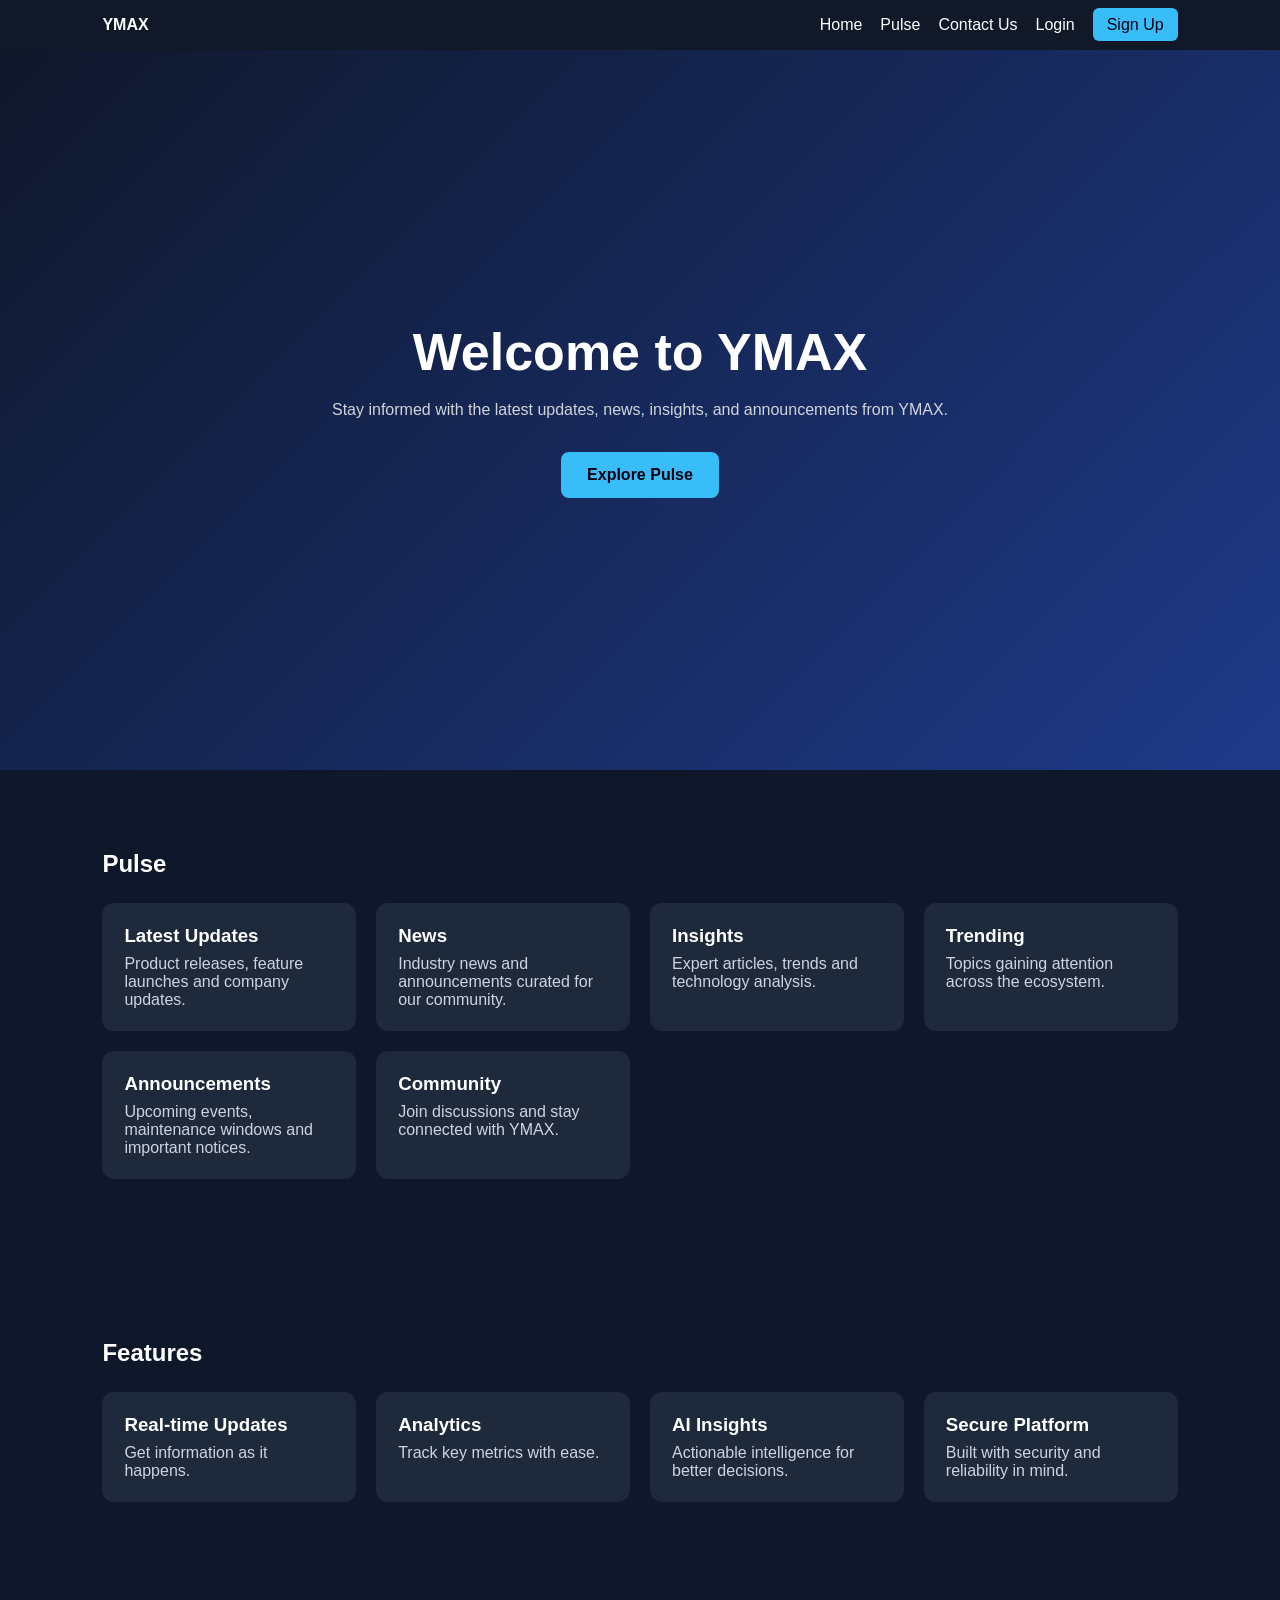
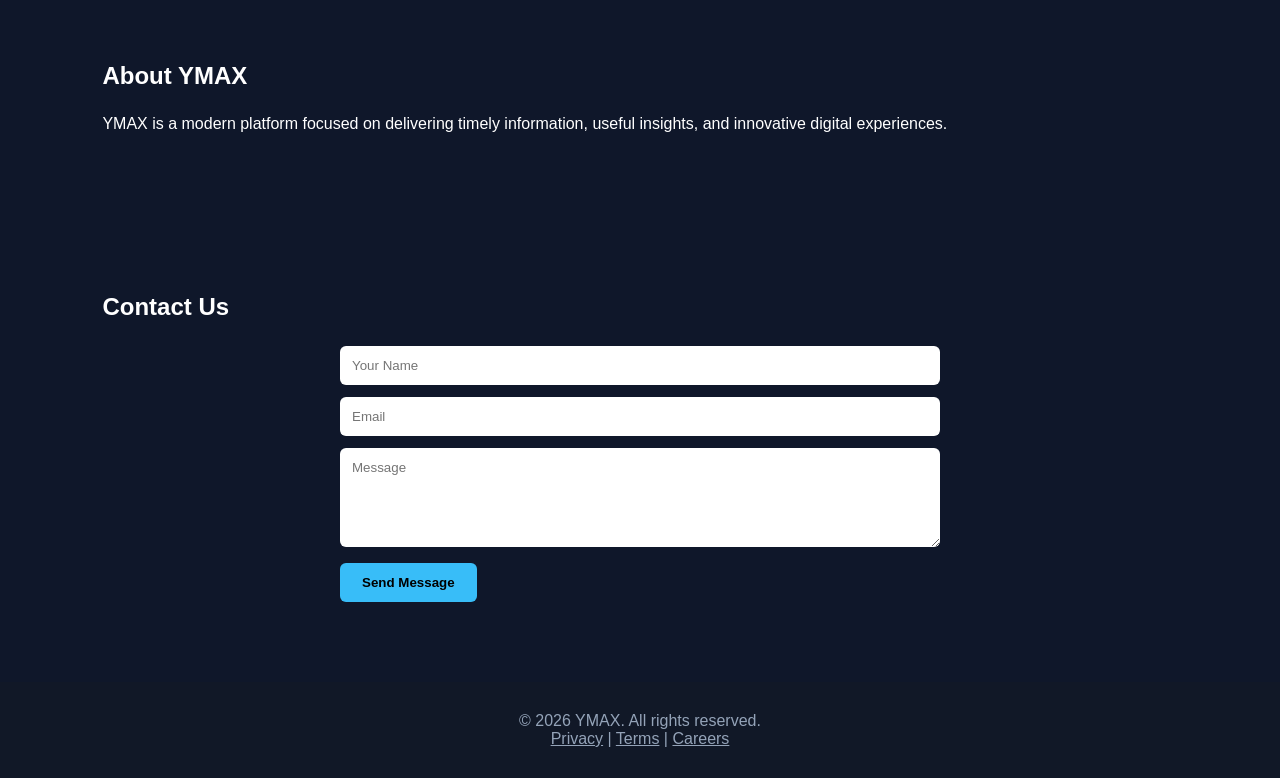
==== index.html @ bfc08432 "Add files via upload" ====
<!DOCTYPE html>
<html lang="en"><head><meta charset="UTF-8"><meta name="viewport" content="width=device-width,initial-scale=1">
<title>YMAX</title>
<style>
*{margin:0;padding:0;box-sizing:border-box;font-family:Arial,sans-serif}html{scroll-behavior:smooth}
body{background:#0f172a;color:#fff}header{position:sticky;top:0;background:#111827;padding:16px 8%;display:flex;justify-content:space-between;align-items:center}
nav a{text-decoration:none;color:#fff;margin-left:18px}nav .btn{padding:8px 14px;border-radius:6px;background:#38bdf8;color:#001}
section{padding:80px 8%}h1{font-size:52px;margin-bottom:15px}h2{margin-bottom:25px}
.hero{min-height:80vh;display:flex;flex-direction:column;justify-content:center;align-items:center;text-align:center;background:linear-gradient(135deg,#0f172a,#1e3a8a)}
.hero p{max-width:700px;line-height:1.6;margin-bottom:30px;color:#d1d5db}
.cta{display:inline-block;padding:14px 26px;background:#38bdf8;color:#001;text-decoration:none;border-radius:8px;font-weight:bold}
.grid{display:grid;grid-template-columns:repeat(auto-fit,minmax(240px,1fr));gap:20px}
.card{background:#1e293b;padding:22px;border-radius:12px}
.card p{color:#cbd5e1;margin-top:8px}
form{max-width:600px;margin:auto}.row{margin:12px 0}input,textarea{width:100%;padding:12px;border:none;border-radius:6px}
button{padding:12px 22px;background:#38bdf8;border:none;border-radius:6px;font-weight:bold}
footer{padding:30px;text-align:center;background:#111827;color:#94a3b8}
</style></head>
<body>
<header><div><b>YMAX</b></div><nav>
<a href="#home">Home</a><a href="#pulse">Pulse</a><a href="#contact">Contact Us</a><a href="#">Login</a><a class="btn" href="#">Sign Up</a>
</nav></header>

<section class="hero" id="home">
<h1>Welcome to YMAX</h1>
<p>Stay informed with the latest updates, news, insights, and announcements from YMAX.</p>
<a class="cta" href="#pulse">Explore Pulse</a>
</section>

<section id="pulse">
<h2>Pulse</h2>
<div class="grid">
<div class="card"><h3>Latest Updates</h3><p>Product releases, feature launches and company updates.</p></div>
<div class="card"><h3>News</h3><p>Industry news and announcements curated for our community.</p></div>
<div class="card"><h3>Insights</h3><p>Expert articles, trends and technology analysis.</p></div>
<div class="card"><h3>Trending</h3><p>Topics gaining attention across the ecosystem.</p></div>
<div class="card"><h3>Announcements</h3><p>Upcoming events, maintenance windows and important notices.</p></div>
<div class="card"><h3>Community</h3><p>Join discussions and stay connected with YMAX.</p></div>
</div>
</section>

<section>
<h2>Features</h2>
<div class="grid">
<div class="card"><h3>Real-time Updates</h3><p>Get information as it happens.</p></div>
<div class="card"><h3>Analytics</h3><p>Track key metrics with ease.</p></div>
<div class="card"><h3>AI Insights</h3><p>Actionable intelligence for better decisions.</p></div>
<div class="card"><h3>Secure Platform</h3><p>Built with security and reliability in mind.</p></div>
</div>
</section>

<section>
<h2>About YMAX</h2>
<p>YMAX is a modern platform focused on delivering timely information, useful insights, and innovative digital experiences.</p>
</section>

<section id="contact">
<h2>Contact Us</h2>
<form>
<div class="row"><input placeholder="Your Name"></div>
<div class="row"><input type="email" placeholder="Email"></div>
<div class="row"><textarea rows="5" placeholder="Message"></textarea></div>
<button type="submit">Send Message</button>
</form>
</section>

<footer>
<p>© 2026 YMAX. All rights reserved.</p>
<p><a href="#" style="color:#94a3b8">Privacy</a> | <a href="#" style="color:#94a3b8">Terms</a> | <a href="#" style="color:#94a3b8">Careers</a></p>
</footer>
</body></html>
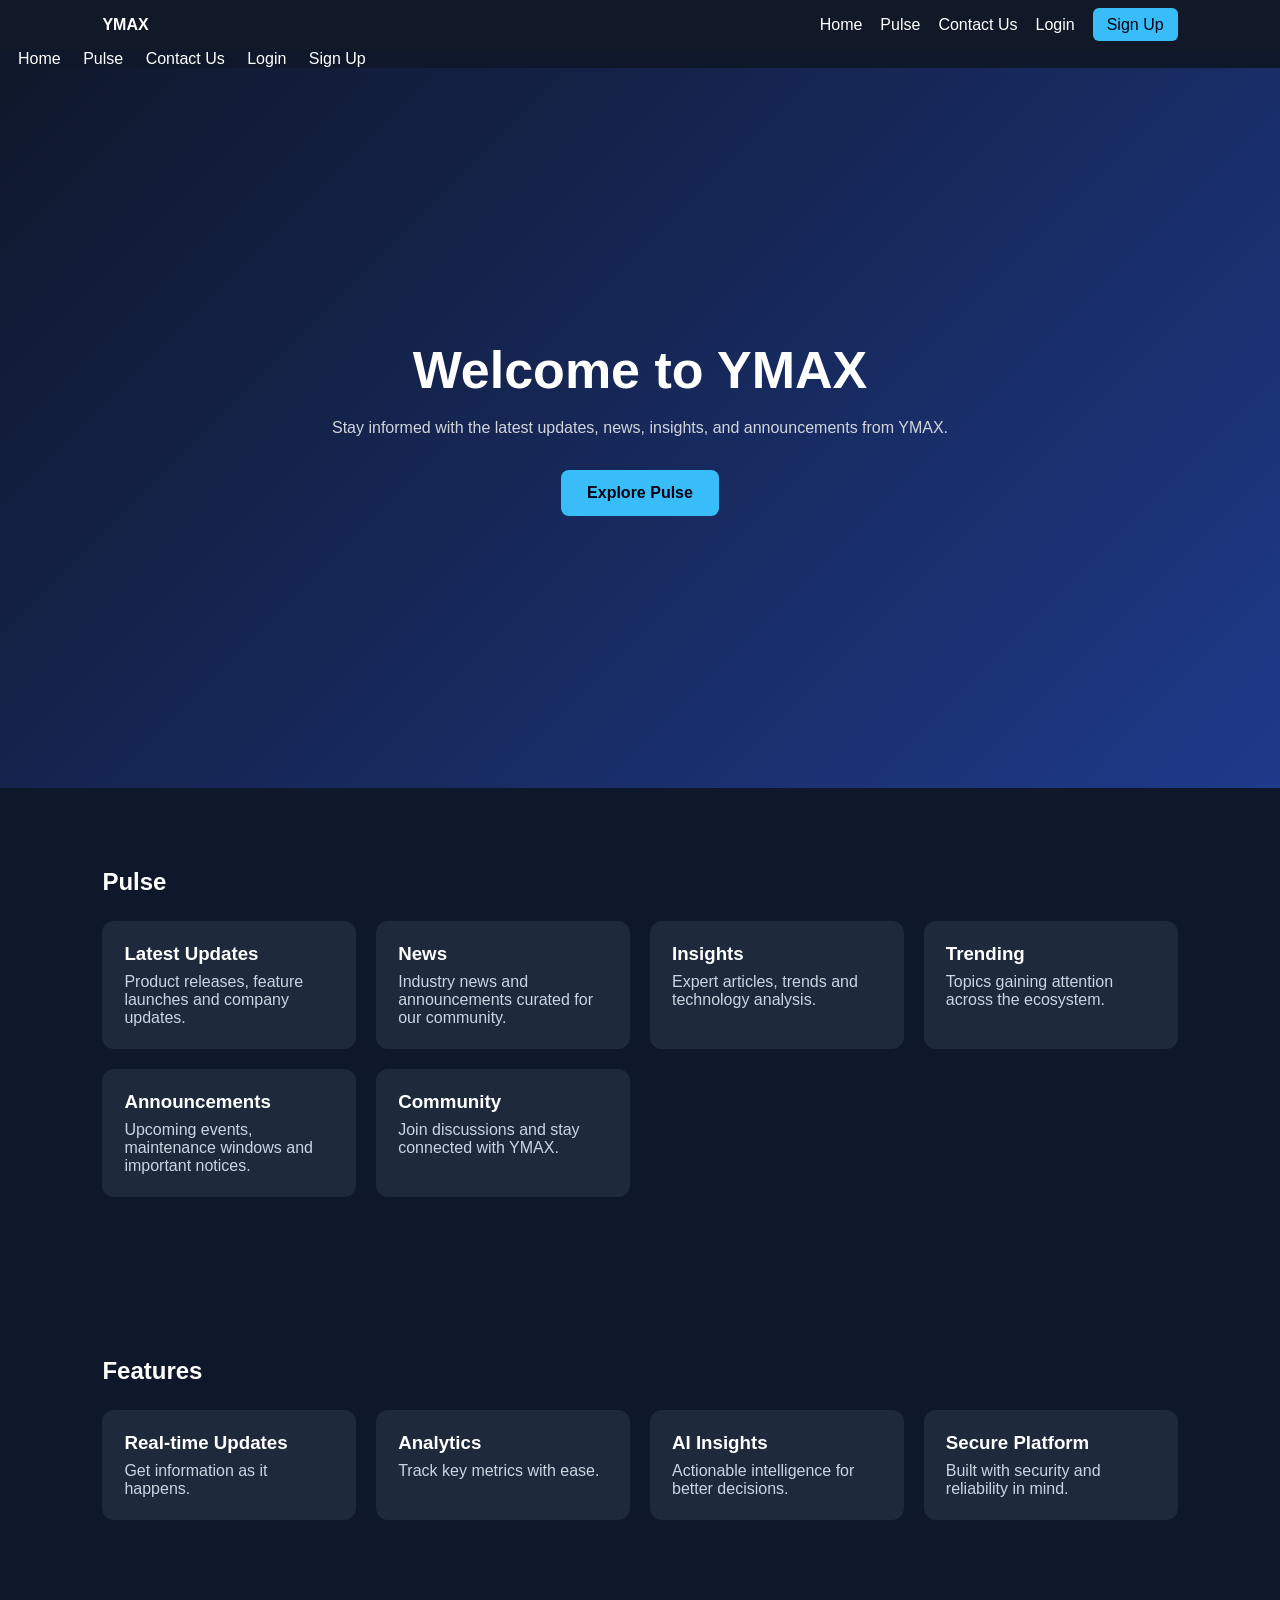
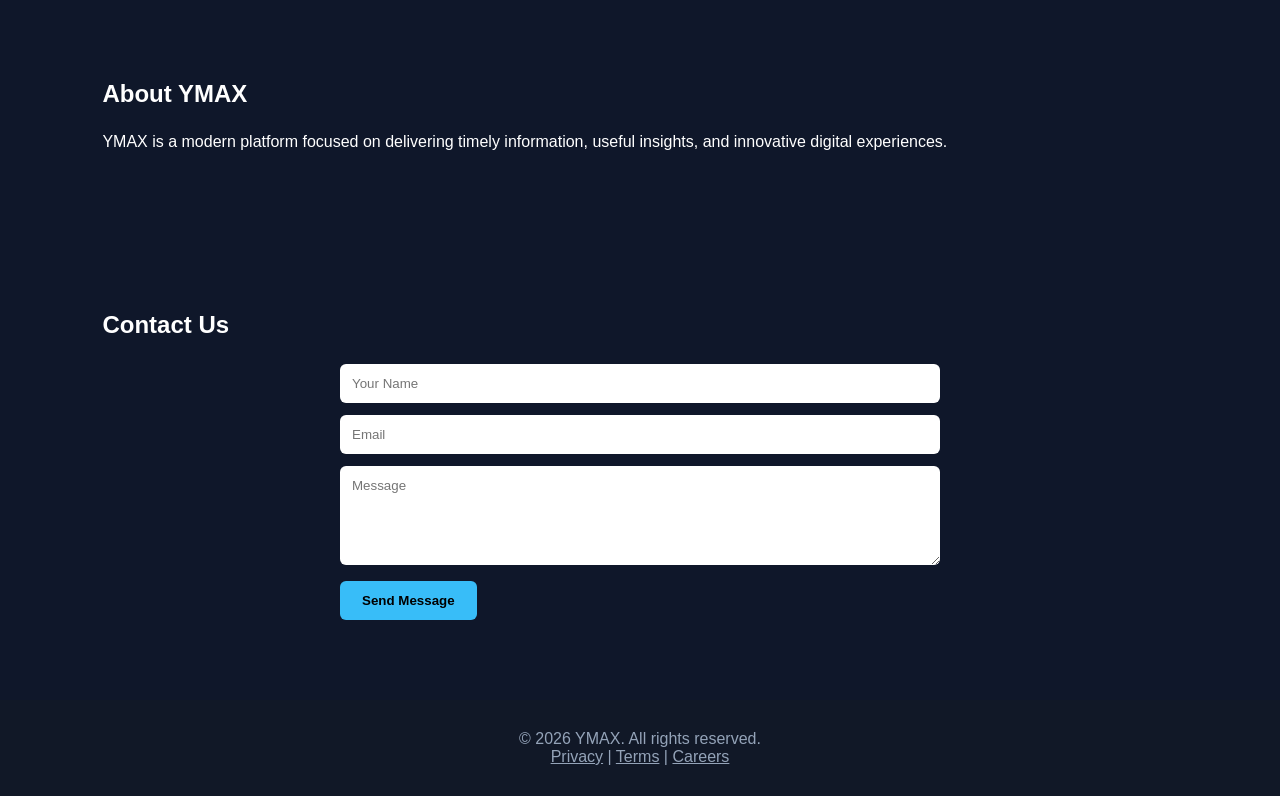
==== commit 89af54b5: "index.html" ====
--- a/index.html
+++ b/index.html
@@ -20,6 +20,15 @@
 <header><div><b>YMAX</b></div><nav>
 <a href="#home">Home</a><a href="#pulse">Pulse</a><a href="#contact">Contact Us</a><a href="#">Login</a><a class="btn" href="#">Sign Up</a>
 </nav></header>
+
+
+  <nav>
+    <a href="#home">Home</a>
+    <a href="#pulse">Pulse</a>
+    <a href="#contact">Contact Us</a>
+    <a href="login.html" class="login">Login</a>
+    <a href="signup.html" class="signup">Sign Up</a>
+</nav>
 
 <section class="hero" id="home">
 <h1>Welcome to YMAX</h1>
@@ -68,4 +77,4 @@
 <p>© 2026 YMAX. All rights reserved.</p>
 <p><a href="#" style="color:#94a3b8">Privacy</a> | <a href="#" style="color:#94a3b8">Terms</a> | <a href="#" style="color:#94a3b8">Careers</a></p>
 </footer>
-</body></html>+</body></html>
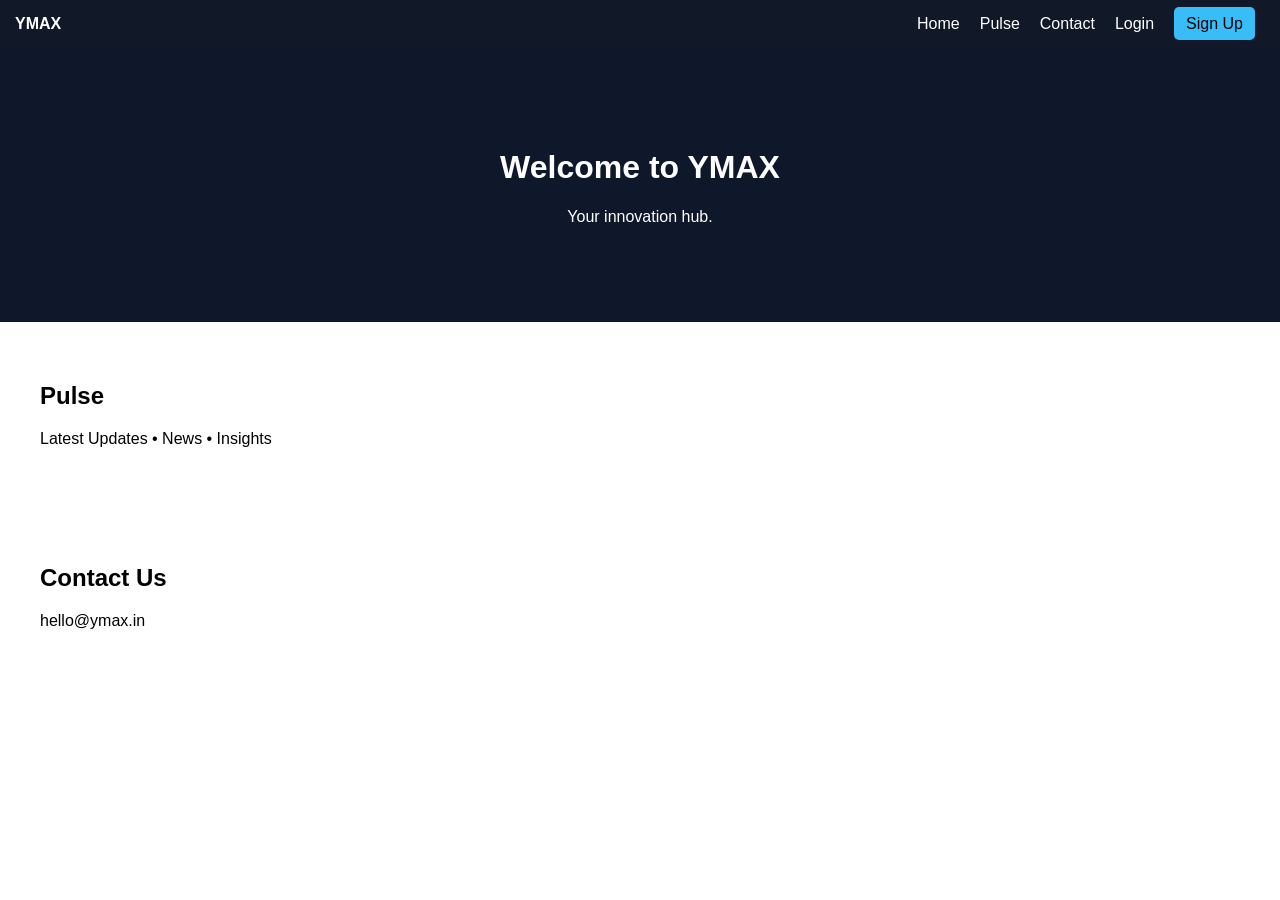
==== commit 0ae6cbf6: "Add files via upload" ====
--- a/index.html
+++ b/index.html
@@ -1,80 +1 @@
-<!DOCTYPE html>
-<html lang="en"><head><meta charset="UTF-8"><meta name="viewport" content="width=device-width,initial-scale=1">
-<title>YMAX</title>
-<style>
-*{margin:0;padding:0;box-sizing:border-box;font-family:Arial,sans-serif}html{scroll-behavior:smooth}
-body{background:#0f172a;color:#fff}header{position:sticky;top:0;background:#111827;padding:16px 8%;display:flex;justify-content:space-between;align-items:center}
-nav a{text-decoration:none;color:#fff;margin-left:18px}nav .btn{padding:8px 14px;border-radius:6px;background:#38bdf8;color:#001}
-section{padding:80px 8%}h1{font-size:52px;margin-bottom:15px}h2{margin-bottom:25px}
-.hero{min-height:80vh;display:flex;flex-direction:column;justify-content:center;align-items:center;text-align:center;background:linear-gradient(135deg,#0f172a,#1e3a8a)}
-.hero p{max-width:700px;line-height:1.6;margin-bottom:30px;color:#d1d5db}
-.cta{display:inline-block;padding:14px 26px;background:#38bdf8;color:#001;text-decoration:none;border-radius:8px;font-weight:bold}
-.grid{display:grid;grid-template-columns:repeat(auto-fit,minmax(240px,1fr));gap:20px}
-.card{background:#1e293b;padding:22px;border-radius:12px}
-.card p{color:#cbd5e1;margin-top:8px}
-form{max-width:600px;margin:auto}.row{margin:12px 0}input,textarea{width:100%;padding:12px;border:none;border-radius:6px}
-button{padding:12px 22px;background:#38bdf8;border:none;border-radius:6px;font-weight:bold}
-footer{padding:30px;text-align:center;background:#111827;color:#94a3b8}
-</style></head>
-<body>
-<header><div><b>YMAX</b></div><nav>
-<a href="#home">Home</a><a href="#pulse">Pulse</a><a href="#contact">Contact Us</a><a href="#">Login</a><a class="btn" href="#">Sign Up</a>
-</nav></header>
-
-
-  <nav>
-    <a href="#home">Home</a>
-    <a href="#pulse">Pulse</a>
-    <a href="#contact">Contact Us</a>
-    <a href="login.html" class="login">Login</a>
-    <a href="signup.html" class="signup">Sign Up</a>
-</nav>
-
-<section class="hero" id="home">
-<h1>Welcome to YMAX</h1>
-<p>Stay informed with the latest updates, news, insights, and announcements from YMAX.</p>
-<a class="cta" href="#pulse">Explore Pulse</a>
-</section>
-
-<section id="pulse">
-<h2>Pulse</h2>
-<div class="grid">
-<div class="card"><h3>Latest Updates</h3><p>Product releases, feature launches and company updates.</p></div>
-<div class="card"><h3>News</h3><p>Industry news and announcements curated for our community.</p></div>
-<div class="card"><h3>Insights</h3><p>Expert articles, trends and technology analysis.</p></div>
-<div class="card"><h3>Trending</h3><p>Topics gaining attention across the ecosystem.</p></div>
-<div class="card"><h3>Announcements</h3><p>Upcoming events, maintenance windows and important notices.</p></div>
-<div class="card"><h3>Community</h3><p>Join discussions and stay connected with YMAX.</p></div>
-</div>
-</section>
-
-<section>
-<h2>Features</h2>
-<div class="grid">
-<div class="card"><h3>Real-time Updates</h3><p>Get information as it happens.</p></div>
-<div class="card"><h3>Analytics</h3><p>Track key metrics with ease.</p></div>
-<div class="card"><h3>AI Insights</h3><p>Actionable intelligence for better decisions.</p></div>
-<div class="card"><h3>Secure Platform</h3><p>Built with security and reliability in mind.</p></div>
-</div>
-</section>
-
-<section>
-<h2>About YMAX</h2>
-<p>YMAX is a modern platform focused on delivering timely information, useful insights, and innovative digital experiences.</p>
-</section>
-
-<section id="contact">
-<h2>Contact Us</h2>
-<form>
-<div class="row"><input placeholder="Your Name"></div>
-<div class="row"><input type="email" placeholder="Email"></div>
-<div class="row"><textarea rows="5" placeholder="Message"></textarea></div>
-<button type="submit">Send Message</button>
-</form>
-</section>
-
-<footer>
-<p>© 2026 YMAX. All rights reserved.</p>
-<p><a href="#" style="color:#94a3b8">Privacy</a> | <a href="#" style="color:#94a3b8">Terms</a> | <a href="#" style="color:#94a3b8">Careers</a></p>
-</footer>
-</body></html>
+<!DOCTYPE html><html><head><title>YMAX</title><style>body{font-family:Arial;margin:0}header{background:#111827;padding:15px;display:flex;justify-content:space-between}a{color:#fff;margin:0 10px;text-decoration:none}.btn{background:#38bdf8;color:#000;padding:8px 12px;border-radius:5px}.hero{padding:80px;text-align:center;background:#0f172a;color:#fff}</style></head><body><header><b style="color:white">YMAX</b><nav><a href="#home">Home</a><a href="#pulse">Pulse</a><a href="#contact">Contact</a><a href="login.html">Login</a><a class="btn" href="signup.html">Sign Up</a></nav></header><div class="hero" id="home"><h1>Welcome to YMAX</h1><p>Your innovation hub.</p></div><section id="pulse" style="padding:40px"><h2>Pulse</h2><p>Latest Updates • News • Insights</p></section><section id="contact" style="padding:40px"><h2>Contact Us</h2><p>hello@ymax.in</p></section></body></html>
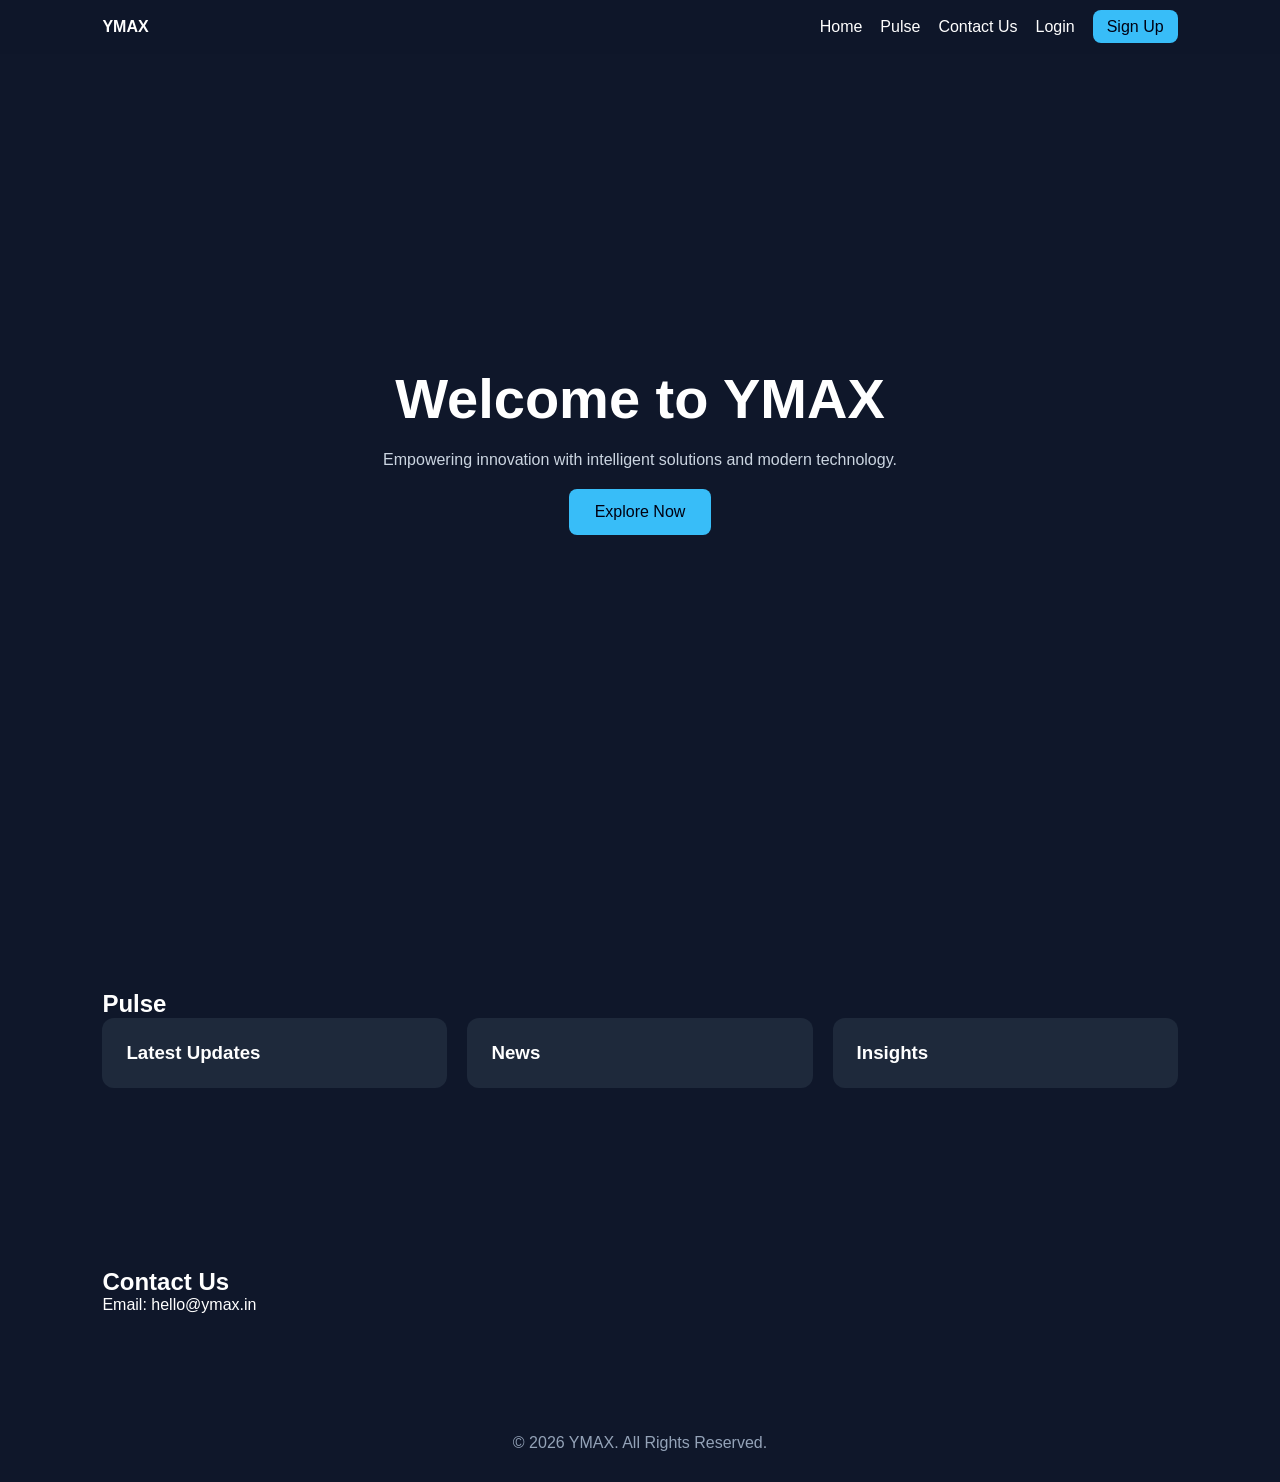
==== commit 78d6d334: "Add files via upload" ====
--- a/index.html
+++ b/index.html
@@ -1 +1,8 @@
-<!DOCTYPE html><html><head><title>YMAX</title><style>body{font-family:Arial;margin:0}header{background:#111827;padding:15px;display:flex;justify-content:space-between}a{color:#fff;margin:0 10px;text-decoration:none}.btn{background:#38bdf8;color:#000;padding:8px 12px;border-radius:5px}.hero{padding:80px;text-align:center;background:#0f172a;color:#fff}</style></head><body><header><b style="color:white">YMAX</b><nav><a href="#home">Home</a><a href="#pulse">Pulse</a><a href="#contact">Contact</a><a href="login.html">Login</a><a class="btn" href="signup.html">Sign Up</a></nav></header><div class="hero" id="home"><h1>Welcome to YMAX</h1><p>Your innovation hub.</p></div><section id="pulse" style="padding:40px"><h2>Pulse</h2><p>Latest Updates • News • Insights</p></section><section id="contact" style="padding:40px"><h2>Contact Us</h2><p>hello@ymax.in</p></section></body></html>+<!DOCTYPE html><html lang='en'><head><meta charset='UTF-8'><meta name='viewport' content='width=device-width,initial-scale=1'><title>YMAX</title><style>
+*{margin:0;padding:0;box-sizing:border-box}body{font-family:Arial;background:#0f172a;color:#fff}header{position:fixed;top:0;width:100%;display:flex;justify-content:space-between;align-items:center;padding:18px 8%;background:rgba(15,23,42,.95)}nav a{color:#fff;text-decoration:none;margin-left:18px}.signup{background:#38bdf8;color:#001;padding:8px 14px;border-radius:8px}.hero{min-height:100vh;display:flex;flex-direction:column;justify-content:center;align-items:center;text-align:center}.hero h1{font-size:56px}.hero p{max-width:700px;margin:20px;color:#cbd5e1}.btn{background:#38bdf8;color:#001;padding:14px 26px;border-radius:8px;text-decoration:none}section{padding:90px 8%}.cards{display:grid;grid-template-columns:repeat(auto-fit,minmax(220px,1fr));gap:20px}.card{background:#1e293b;padding:24px;border-radius:12px}footer{text-align:center;padding:30px;color:#94a3b8}
+</style></head><body>
+<header><div><b>YMAX</b></div><nav><a href="#home">Home</a><a href="#pulse">Pulse</a><a href="#contact">Contact Us</a><a href="login.html">Login</a><a class="signup" href="signup.html">Sign Up</a></nav></header>
+<section class='hero' id='home'><h1>Welcome to YMAX</h1><p>Empowering innovation with intelligent solutions and modern technology.</p><a class='btn' href='#pulse'>Explore Now</a></section>
+<section id='pulse'><h2>Pulse</h2><div class='cards'><div class='card'><h3>Latest Updates</h3></div><div class='card'><h3>News</h3></div><div class='card'><h3>Insights</h3></div></div></section>
+<section id='contact'><h2>Contact Us</h2><p>Email: hello@ymax.in</p></section>
+<footer>© 2026 YMAX. All Rights Reserved.</footer></body></html>
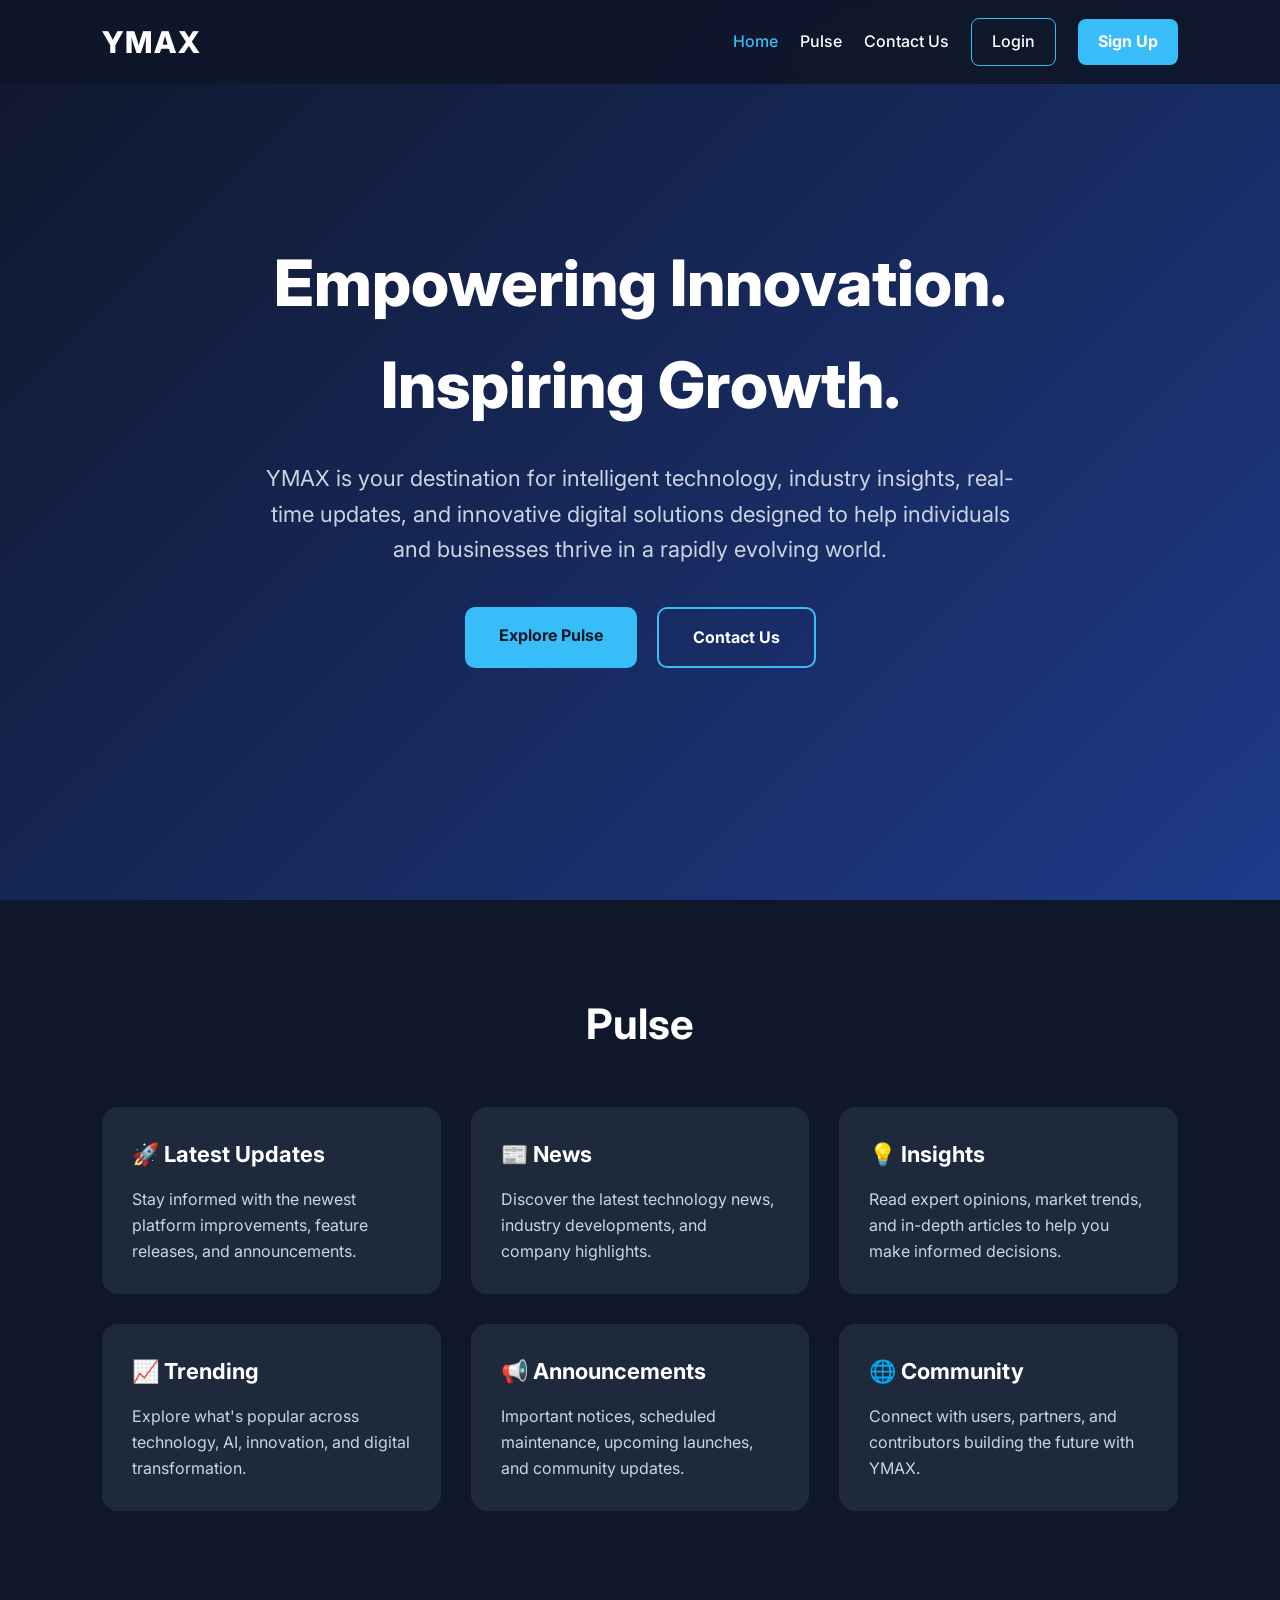
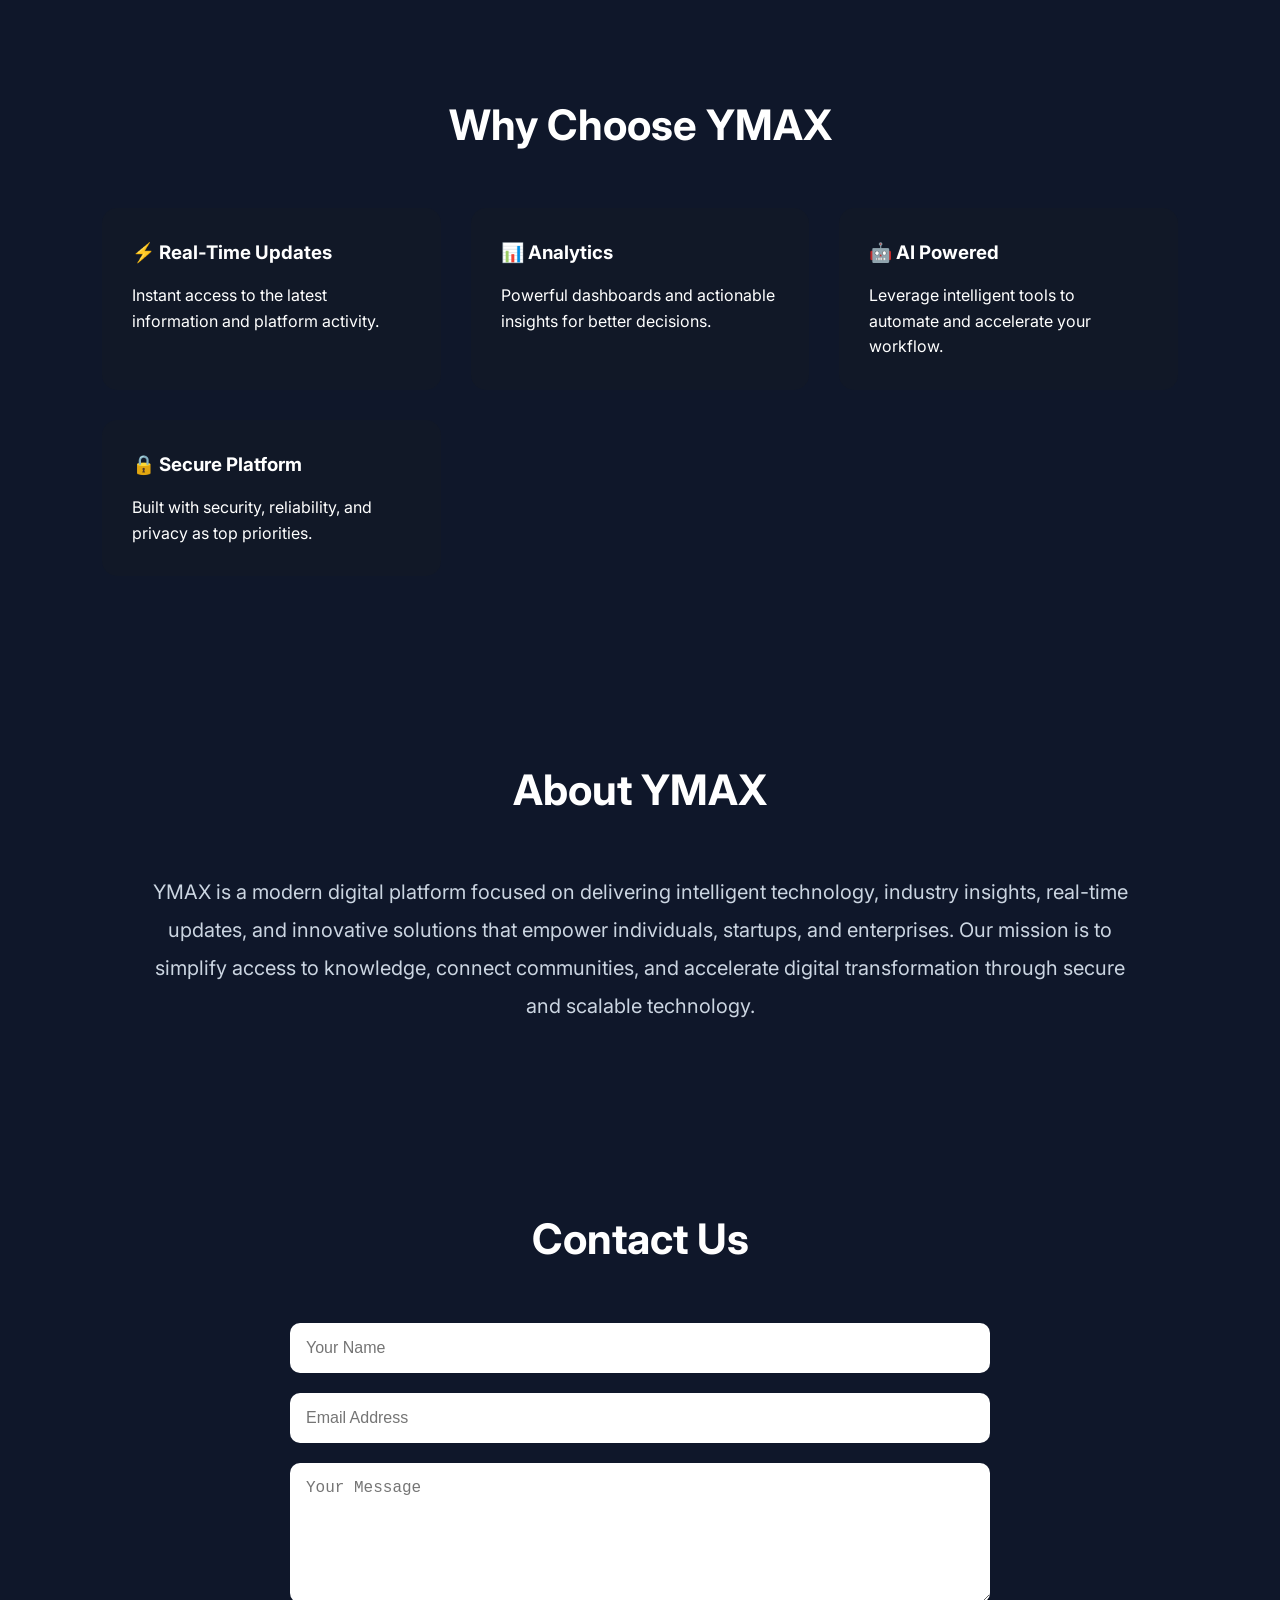
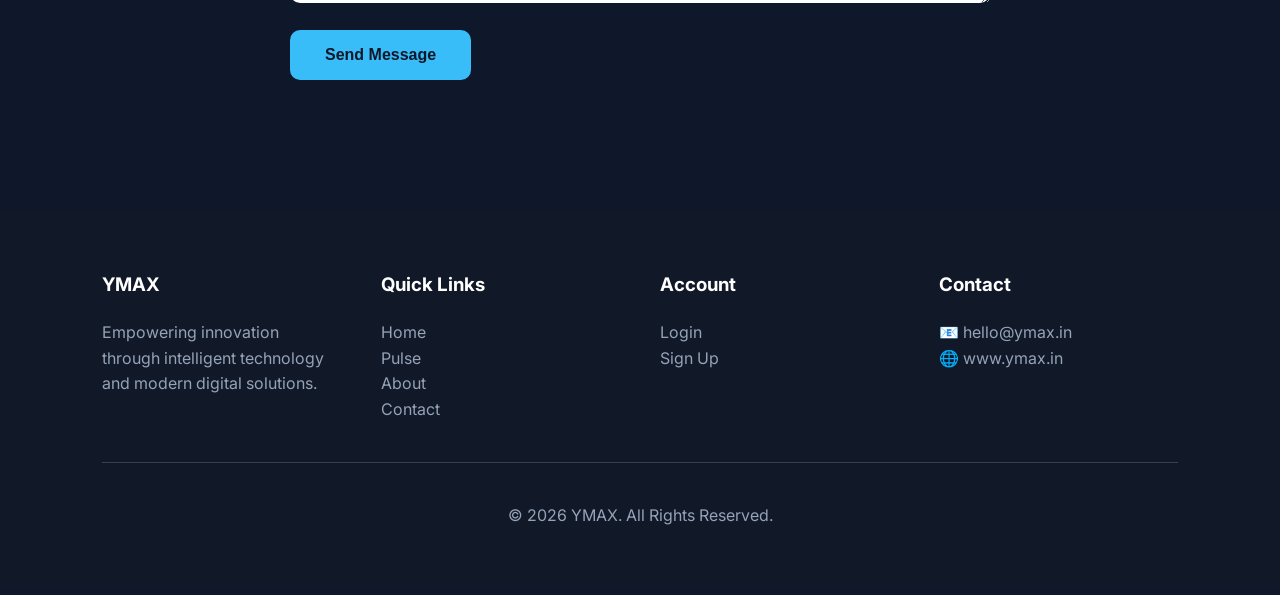
==== commit 0e98e691: "index.html" ====
--- a/index.html
+++ b/index.html
@@ -1,8 +1,683 @@
-<!DOCTYPE html><html lang='en'><head><meta charset='UTF-8'><meta name='viewport' content='width=device-width,initial-scale=1'><title>YMAX</title><style>
-*{margin:0;padding:0;box-sizing:border-box}body{font-family:Arial;background:#0f172a;color:#fff}header{position:fixed;top:0;width:100%;display:flex;justify-content:space-between;align-items:center;padding:18px 8%;background:rgba(15,23,42,.95)}nav a{color:#fff;text-decoration:none;margin-left:18px}.signup{background:#38bdf8;color:#001;padding:8px 14px;border-radius:8px}.hero{min-height:100vh;display:flex;flex-direction:column;justify-content:center;align-items:center;text-align:center}.hero h1{font-size:56px}.hero p{max-width:700px;margin:20px;color:#cbd5e1}.btn{background:#38bdf8;color:#001;padding:14px 26px;border-radius:8px;text-decoration:none}section{padding:90px 8%}.cards{display:grid;grid-template-columns:repeat(auto-fit,minmax(220px,1fr));gap:20px}.card{background:#1e293b;padding:24px;border-radius:12px}footer{text-align:center;padding:30px;color:#94a3b8}
-</style></head><body>
-<header><div><b>YMAX</b></div><nav><a href="#home">Home</a><a href="#pulse">Pulse</a><a href="#contact">Contact Us</a><a href="login.html">Login</a><a class="signup" href="signup.html">Sign Up</a></nav></header>
-<section class='hero' id='home'><h1>Welcome to YMAX</h1><p>Empowering innovation with intelligent solutions and modern technology.</p><a class='btn' href='#pulse'>Explore Now</a></section>
-<section id='pulse'><h2>Pulse</h2><div class='cards'><div class='card'><h3>Latest Updates</h3></div><div class='card'><h3>News</h3></div><div class='card'><h3>Insights</h3></div></div></section>
-<section id='contact'><h2>Contact Us</h2><p>Email: hello@ymax.in</p></section>
-<footer>© 2026 YMAX. All Rights Reserved.</footer></body></html>+<!DOCTYPE html>
+<html lang="en">
+
+<head>
+
+<meta charset="UTF-8">
+<meta name="viewport" content="width=device-width, initial-scale=1.0">
+
+<title>YMAX | Empowering Innovation</title>
+
+<meta name="description" content="YMAX - Intelligent technology, real-time insights and innovative digital solutions.">
+
+<link href="https://fonts.googleapis.com/css2?family=Inter:wght@300;400;500;600;700;800&display=swap" rel="stylesheet">
+
+<style>
+
+*{
+margin:0;
+padding:0;
+box-sizing:border-box;
+}
+
+html{
+scroll-behavior:smooth;
+}
+
+body{
+font-family:'Inter',sans-serif;
+background:#0f172a;
+color:#fff;
+line-height:1.6;
+}
+
+/* NAVBAR */
+
+header{
+position:fixed;
+top:0;
+left:0;
+width:100%;
+padding:18px 8%;
+display:flex;
+justify-content:space-between;
+align-items:center;
+background:rgba(15,23,42,.95);
+backdrop-filter:blur(12px);
+z-index:999;
+}
+
+.logo{
+font-size:30px;
+font-weight:800;
+letter-spacing:2px;
+}
+
+nav{
+display:flex;
+align-items:center;
+gap:22px;
+}
+
+nav a{
+color:white;
+text-decoration:none;
+font-weight:500;
+transition:.3s;
+}
+
+nav a:hover{
+color:#38bdf8;
+}
+
+.login{
+padding:10px 20px;
+border:1px solid #38bdf8;
+border-radius:8px;
+}
+
+.signup{
+padding:10px 20px;
+background:#38bdf8;
+color:#0f172a;
+border-radius:8px;
+font-weight:700;
+}
+
+.signup:hover{
+background:white;
+color:#0f172a;
+}
+
+/* HERO */
+
+.hero{
+
+min-height:100vh;
+
+display:flex;
+
+flex-direction:column;
+
+justify-content:center;
+
+align-items:center;
+
+text-align:center;
+
+padding:0 20px;
+
+background:
+linear-gradient(135deg,#0f172a,#1e3a8a);
+
+}
+
+.hero h1{
+
+font-size:64px;
+
+font-weight:800;
+
+margin-bottom:25px;
+
+}
+
+.hero p{
+
+max-width:760px;
+
+font-size:22px;
+
+color:#cbd5e1;
+
+margin-bottom:40px;
+
+}
+
+.hero-buttons{
+
+display:flex;
+
+gap:20px;
+
+flex-wrap:wrap;
+
+justify-content:center;
+
+}
+
+.button{
+
+padding:16px 34px;
+
+border-radius:10px;
+
+text-decoration:none;
+
+font-weight:700;
+
+transition:.3s;
+
+}
+
+.primary{
+
+background:#38bdf8;
+
+color:#0f172a;
+
+}
+
+.primary:hover{
+
+background:white;
+
+}
+
+.secondary{
+
+border:2px solid #38bdf8;
+
+color:white;
+
+}
+
+.secondary:hover{
+
+background:#38bdf8;
+
+color:#0f172a;
+
+}
+
+/* COMMON */
+
+section{
+
+padding:90px 8%;
+
+}
+
+.section-title{
+
+text-align:center;
+
+font-size:42px;
+
+margin-bottom:50px;
+
+}
+
+/* CARDS */
+
+.cards{
+
+display:grid;
+
+grid-template-columns:repeat(auto-fit,minmax(270px,1fr));
+
+gap:30px;
+
+}
+
+.card{
+
+background:#1e293b;
+
+padding:30px;
+
+border-radius:16px;
+
+transition:.3s;
+
+}
+
+.card:hover{
+
+transform:translateY(-8px);
+
+}
+
+.card h3{
+
+margin-bottom:15px;
+
+font-size:22px;
+
+}
+
+.card p{
+
+color:#cbd5e1;
+
+}
+
+/* FEATURES */
+
+.features{
+
+display:grid;
+
+grid-template-columns:repeat(auto-fit,minmax(250px,1fr));
+
+gap:30px;
+
+}
+
+.feature{
+
+background:#111827;
+
+padding:30px;
+
+border-radius:15px;
+
+}
+
+.feature h3{
+
+margin-bottom:15px;
+
+}
+
+/* MOBILE */
+
+@media(max-width:768px){
+
+header{
+
+flex-direction:column;
+
+gap:15px;
+
+}
+
+nav{
+
+flex-wrap:wrap;
+
+justify-content:center;
+
+}
+
+.hero h1{
+
+font-size:42px;
+
+}
+
+.hero p{
+
+font-size:18px;
+
+}
+
+}
+
+</style>
+
+</head>
+
+<body>
+
+<header>
+
+<div class="logo">YMAX</div>
+
+<nav>
+
+<a href="#home">Home</a>
+
+<a href="#pulse">Pulse</a>
+
+<a href="#contact">Contact Us</a>
+
+<a href="login.html" class="login">Login</a>
+
+<a href="signup.html" class="signup">Sign Up</a>
+
+</nav>
+
+</header>
+
+<!-- HERO -->
+
+<section class="hero" id="home">
+
+<h1>
+
+Empowering Innovation.<br>
+
+Inspiring Growth.
+
+</h1>
+
+<p>
+
+YMAX is your destination for intelligent technology, industry insights,
+real-time updates, and innovative digital solutions designed to help
+individuals and businesses thrive in a rapidly evolving world.
+
+</p>
+
+<div class="hero-buttons">
+
+<a href="#pulse" class="button primary">
+
+Explore Pulse
+
+</a>
+
+<a href="#contact" class="button secondary">
+
+Contact Us
+
+</a>
+
+</div>
+
+</section>
+
+<!-- PULSE -->
+
+<section id="pulse">
+
+<h2 class="section-title">
+
+Pulse
+
+</h2>
+
+<div class="cards">
+
+<div class="card">
+<h3>🚀 Latest Updates</h3>
+<p>Stay informed with the newest platform improvements, feature releases, and announcements.</p>
+</div>
+
+<div class="card">
+<h3>📰 News</h3>
+<p>Discover the latest technology news, industry developments, and company highlights.</p>
+</div>
+
+<div class="card">
+<h3>💡 Insights</h3>
+<p>Read expert opinions, market trends, and in-depth articles to help you make informed decisions.</p>
+</div>
+
+<div class="card">
+<h3>📈 Trending</h3>
+<p>Explore what's popular across technology, AI, innovation, and digital transformation.</p>
+</div>
+
+<div class="card">
+<h3>📢 Announcements</h3>
+<p>Important notices, scheduled maintenance, upcoming launches, and community updates.</p>
+</div>
+
+<div class="card">
+<h3>🌐 Community</h3>
+<p>Connect with users, partners, and contributors building the future with YMAX.</p>
+</div>
+
+</div>
+
+</section>
+
+<!-- FEATURES -->
+
+<section>
+
+<h2 class="section-title">
+
+Why Choose YMAX
+
+</h2>
+
+<div class="features">
+
+<div class="feature">
+<h3>⚡ Real-Time Updates</h3>
+<p>Instant access to the latest information and platform activity.</p>
+</div>
+
+<div class="feature">
+<h3>📊 Analytics</h3>
+<p>Powerful dashboards and actionable insights for better decisions.</p>
+</div>
+
+<div class="feature">
+<h3>🤖 AI Powered</h3>
+<p>Leverage intelligent tools to automate and accelerate your workflow.</p>
+</div>
+
+<div class="feature">
+<h3>🔒 Secure Platform</h3>
+<p>Built with security, reliability, and privacy as top priorities.</p>
+</div>
+
+</div>
+
+</section>
+<!-- ABOUT -->
+
+<section id="about">
+
+    <h2 class="section-title">
+        About YMAX
+    </h2>
+
+    <div style="max-width:1000px;margin:auto;text-align:center;">
+
+        <p style="font-size:20px;color:#cbd5e1;line-height:1.9;">
+
+            YMAX is a modern digital platform focused on delivering intelligent
+            technology, industry insights, real-time updates, and innovative
+            solutions that empower individuals, startups, and enterprises.
+
+            Our mission is to simplify access to knowledge, connect communities,
+            and accelerate digital transformation through secure and scalable
+            technology.
+
+        </p>
+
+    </div>
+
+</section>
+
+<!-- CONTACT -->
+
+<section id="contact">
+
+    <h2 class="section-title">
+        Contact Us
+    </h2>
+
+    <div style="max-width:700px;margin:auto;">
+
+        <form>
+
+            <input
+                type="text"
+                placeholder="Your Name"
+                required
+                style="width:100%;padding:16px;margin-bottom:20px;border:none;border-radius:10px;font-size:16px;"
+            >
+
+            <input
+                type="email"
+                placeholder="Email Address"
+                required
+                style="width:100%;padding:16px;margin-bottom:20px;border:none;border-radius:10px;font-size:16px;"
+            >
+
+            <textarea
+                rows="6"
+                placeholder="Your Message"
+                required
+                style="width:100%;padding:16px;margin-bottom:20px;border:none;border-radius:10px;font-size:16px;"
+            ></textarea>
+
+            <button
+                type="submit"
+                style="padding:16px 35px;background:#38bdf8;color:#0f172a;border:none;border-radius:10px;font-weight:700;font-size:16px;cursor:pointer;"
+            >
+                Send Message
+            </button>
+
+        </form>
+
+    </div>
+
+</section>
+
+<!-- FOOTER -->
+
+<footer
+style="
+padding:60px 8%;
+background:#111827;
+margin-top:40px;
+">
+
+<div
+style="
+display:grid;
+grid-template-columns:repeat(auto-fit,minmax(220px,1fr));
+gap:40px;
+">
+
+<div>
+
+<h3 style="margin-bottom:20px;">
+YMAX
+</h3>
+
+<p style="color:#94a3b8;">
+Empowering innovation through intelligent technology and modern digital solutions.
+</p>
+
+</div>
+
+<div>
+
+<h3 style="margin-bottom:20px;">
+Quick Links
+</h3>
+
+<p><a href="#home" style="color:#94a3b8;text-decoration:none;">Home</a></p>
+
+<p><a href="#pulse" style="color:#94a3b8;text-decoration:none;">Pulse</a></p>
+
+<p><a href="#about" style="color:#94a3b8;text-decoration:none;">About</a></p>
+
+<p><a href="#contact" style="color:#94a3b8;text-decoration:none;">Contact</a></p>
+
+</div>
+
+<div>
+
+<h3 style="margin-bottom:20px;">
+Account
+</h3>
+
+<p><a href="login.html" style="color:#94a3b8;text-decoration:none;">Login</a></p>
+
+<p><a href="signup.html" style="color:#94a3b8;text-decoration:none;">Sign Up</a></p>
+
+</div>
+
+<div>
+
+<h3 style="margin-bottom:20px;">
+Contact
+</h3>
+
+<p style="color:#94a3b8;">
+📧 hello@ymax.in
+</p>
+
+<p style="color:#94a3b8;">
+🌐 www.ymax.in
+</p>
+
+</div>
+
+</div>
+
+<hr
+style="
+margin:40px 0;
+border:0;
+height:1px;
+background:#334155;
+">
+
+<p
+style="
+text-align:center;
+color:#94a3b8;
+">
+
+© 2026 YMAX. All Rights Reserved.
+
+</p>
+
+</footer>
+
+<!-- JAVASCRIPT -->
+
+<script>
+
+// Highlight active navigation link while scrolling
+
+const sections = document.querySelectorAll("section");
+const navLinks = document.querySelectorAll("nav a");
+
+window.addEventListener("scroll", () => {
+
+let current = "";
+
+sections.forEach(section => {
+
+const sectionTop = section.offsetTop - 120;
+
+if (pageYOffset >= sectionTop) {
+
+current = section.getAttribute("id");
+
+}
+
+});
+
+navLinks.forEach(link => {
+
+link.style.color = "white";
+
+if(link.getAttribute("href") === "#" + current){
+
+link.style.color = "#38bdf8";
+
+}
+
+});
+
+});
+
+// Contact form (demo)
+
+document.querySelector("form").addEventListener("submit", function(e){
+
+e.preventDefault();
+
+alert("Thank you for contacting YMAX! We will get back to you soon.");
+
+this.reset();
+
+});
+
+</script>
+
+</body>
+
+</html>
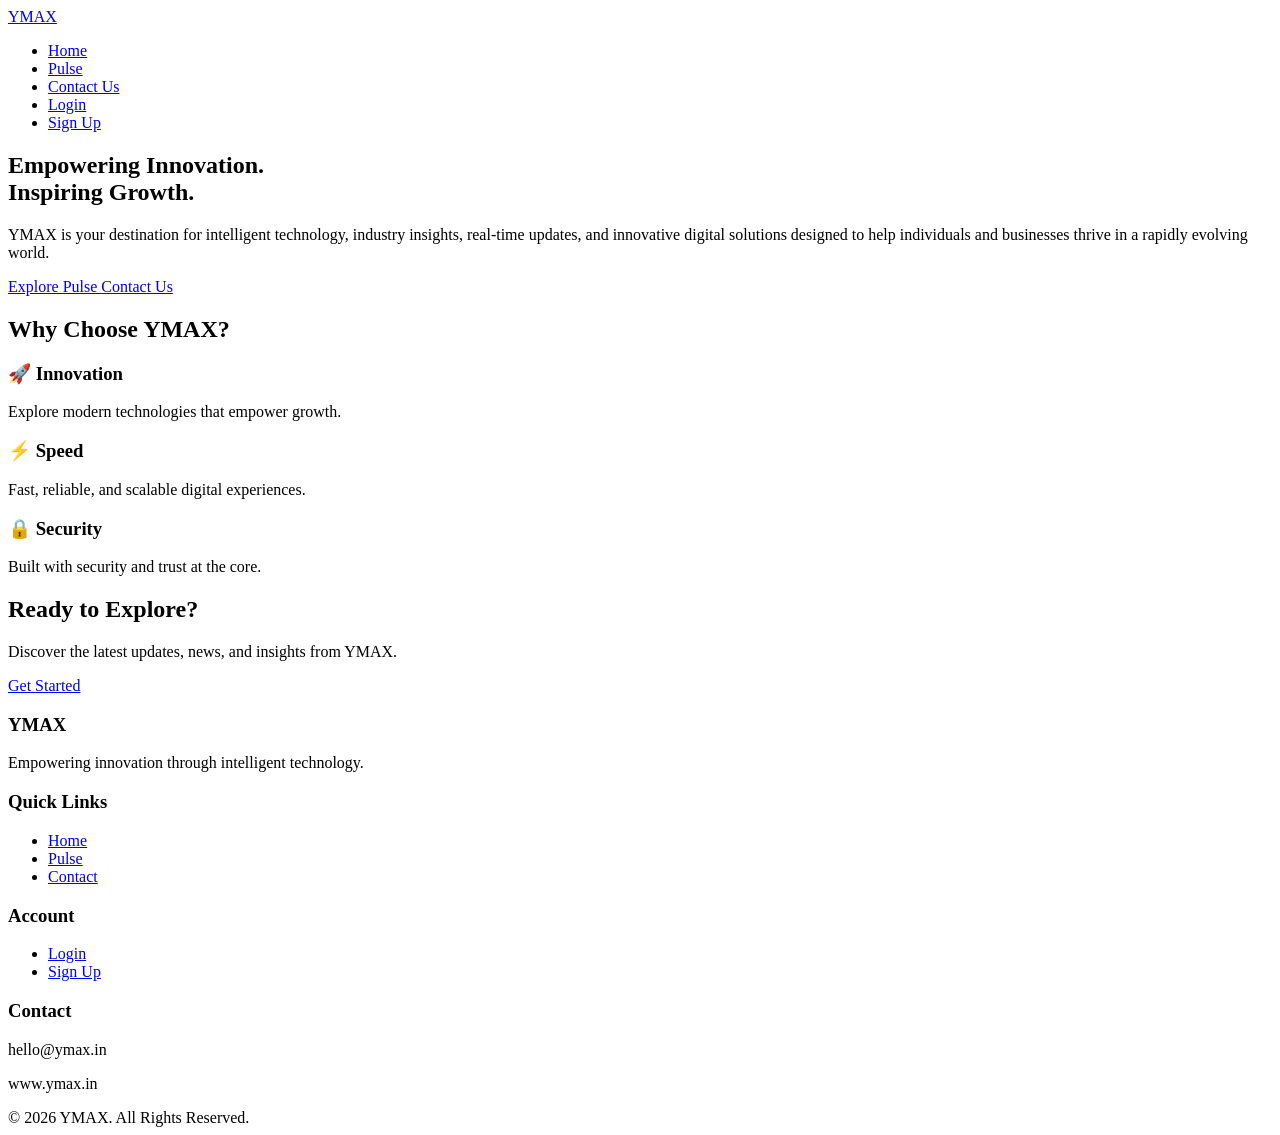
==== commit 7557dfc4: "index.html" ====
--- a/index.html
+++ b/index.html
@@ -1,6 +1,5 @@
 <!DOCTYPE html>
 <html lang="en">
-
 <head>
 
 <meta charset="UTF-8">
@@ -8,313 +7,9 @@
 
 <title>YMAX | Empowering Innovation</title>
 
-<meta name="description" content="YMAX - Intelligent technology, real-time insights and innovative digital solutions.">
-
-<link href="https://fonts.googleapis.com/css2?family=Inter:wght@300;400;500;600;700;800&display=swap" rel="stylesheet">
-
-<style>
-
-*{
-margin:0;
-padding:0;
-box-sizing:border-box;
-}
-
-html{
-scroll-behavior:smooth;
-}
-
-body{
-font-family:'Inter',sans-serif;
-background:#0f172a;
-color:#fff;
-line-height:1.6;
-}
-
-/* NAVBAR */
-
-header{
-position:fixed;
-top:0;
-left:0;
-width:100%;
-padding:18px 8%;
-display:flex;
-justify-content:space-between;
-align-items:center;
-background:rgba(15,23,42,.95);
-backdrop-filter:blur(12px);
-z-index:999;
-}
-
-.logo{
-font-size:30px;
-font-weight:800;
-letter-spacing:2px;
-}
-
-nav{
-display:flex;
-align-items:center;
-gap:22px;
-}
-
-nav a{
-color:white;
-text-decoration:none;
-font-weight:500;
-transition:.3s;
-}
-
-nav a:hover{
-color:#38bdf8;
-}
-
-.login{
-padding:10px 20px;
-border:1px solid #38bdf8;
-border-radius:8px;
-}
-
-.signup{
-padding:10px 20px;
-background:#38bdf8;
-color:#0f172a;
-border-radius:8px;
-font-weight:700;
-}
-
-.signup:hover{
-background:white;
-color:#0f172a;
-}
-
-/* HERO */
-
-.hero{
-
-min-height:100vh;
-
-display:flex;
-
-flex-direction:column;
-
-justify-content:center;
-
-align-items:center;
-
-text-align:center;
-
-padding:0 20px;
-
-background:
-linear-gradient(135deg,#0f172a,#1e3a8a);
-
-}
-
-.hero h1{
-
-font-size:64px;
-
-font-weight:800;
-
-margin-bottom:25px;
-
-}
-
-.hero p{
-
-max-width:760px;
-
-font-size:22px;
-
-color:#cbd5e1;
-
-margin-bottom:40px;
-
-}
-
-.hero-buttons{
-
-display:flex;
-
-gap:20px;
-
-flex-wrap:wrap;
-
-justify-content:center;
-
-}
-
-.button{
-
-padding:16px 34px;
-
-border-radius:10px;
-
-text-decoration:none;
-
-font-weight:700;
-
-transition:.3s;
-
-}
-
-.primary{
-
-background:#38bdf8;
-
-color:#0f172a;
-
-}
-
-.primary:hover{
-
-background:white;
-
-}
-
-.secondary{
-
-border:2px solid #38bdf8;
-
-color:white;
-
-}
-
-.secondary:hover{
-
-background:#38bdf8;
-
-color:#0f172a;
-
-}
-
-/* COMMON */
-
-section{
-
-padding:90px 8%;
-
-}
-
-.section-title{
-
-text-align:center;
-
-font-size:42px;
-
-margin-bottom:50px;
-
-}
-
-/* CARDS */
-
-.cards{
-
-display:grid;
-
-grid-template-columns:repeat(auto-fit,minmax(270px,1fr));
-
-gap:30px;
-
-}
-
-.card{
-
-background:#1e293b;
-
-padding:30px;
-
-border-radius:16px;
-
-transition:.3s;
-
-}
-
-.card:hover{
-
-transform:translateY(-8px);
-
-}
-
-.card h3{
-
-margin-bottom:15px;
-
-font-size:22px;
-
-}
-
-.card p{
-
-color:#cbd5e1;
-
-}
-
-/* FEATURES */
-
-.features{
-
-display:grid;
-
-grid-template-columns:repeat(auto-fit,minmax(250px,1fr));
-
-gap:30px;
-
-}
-
-.feature{
-
-background:#111827;
-
-padding:30px;
-
-border-radius:15px;
-
-}
-
-.feature h3{
-
-margin-bottom:15px;
-
-}
-
-/* MOBILE */
-
-@media(max-width:768px){
-
-header{
-
-flex-direction:column;
-
-gap:15px;
-
-}
-
-nav{
-
-flex-wrap:wrap;
-
-justify-content:center;
-
-}
-
-.hero h1{
-
-font-size:42px;
-
-}
-
-.hero p{
-
-font-size:18px;
-
-}
-
-}
-
-</style>
+<meta name="description" content="YMAX - Intelligent technology, industry insights and digital innovation.">
+
+<link rel="stylesheet" href="css/style.css">
 
 </head>
 
@@ -322,27 +17,41 @@
 
 <header>
 
-<div class="logo">YMAX</div>
+<div class="container">
+
+<div class="logo">
+<a href="index.html">YMAX</a>
+</div>
 
 <nav>
 
-<a href="#home">Home</a>
-
-<a href="#pulse">Pulse</a>
-
-<a href="#contact">Contact Us</a>
-
-<a href="login.html" class="login">Login</a>
-
-<a href="signup.html" class="signup">Sign Up</a>
+<ul>
+
+<li><a class="active" href="index.html">Home</a></li>
+
+<li><a href="pulse.html">Pulse</a></li>
+
+<li><a href="contact.html">Contact Us</a></li>
+
+<li><a href="login.html">Login</a></li>
+
+<li>
+<a class="signup-btn" href="signup.html">
+Sign Up
+</a>
+</li>
+
+</ul>
 
 </nav>
 
+</div>
+
 </header>
 
-<!-- HERO -->
-
-<section class="hero" id="home">
+<section class="hero">
+
+<div class="container">
 
 <h1>
 
@@ -354,21 +63,23 @@
 
 <p>
 
-YMAX is your destination for intelligent technology, industry insights,
-real-time updates, and innovative digital solutions designed to help
-individuals and businesses thrive in a rapidly evolving world.
-
-</p>
-
-<div class="hero-buttons">
-
-<a href="#pulse" class="button primary">
+YMAX is your destination for intelligent technology,
+industry insights, real-time updates,
+and innovative digital solutions designed
+to help individuals and businesses thrive
+in a rapidly evolving world.
+
+</p>
+
+<div class="buttons">
+
+<a href="pulse.html" class="primary-btn">
 
 Explore Pulse
 
 </a>
 
-<a href="#contact" class="button secondary">
+<a href="contact.html" class="secondary-btn">
 
 Contact Us
 
@@ -376,308 +87,157 @@
 
 </div>
 
+</div>
+
 </section>
 
-<!-- PULSE -->
-
-<section id="pulse">
-
-<h2 class="section-title">
-
-Pulse
+<section class="highlights">
+
+<div class="container">
+
+<h2>
+
+Why Choose YMAX?
 
 </h2>
 
 <div class="cards">
 
 <div class="card">
-<h3>🚀 Latest Updates</h3>
-<p>Stay informed with the newest platform improvements, feature releases, and announcements.</p>
+
+<h3>🚀 Innovation</h3>
+
+<p>
+
+Explore modern technologies that empower growth.
+
+</p>
+
 </div>
 
 <div class="card">
-<h3>📰 News</h3>
-<p>Discover the latest technology news, industry developments, and company highlights.</p>
+
+<h3>⚡ Speed</h3>
+
+<p>
+
+Fast, reliable, and scalable digital experiences.
+
+</p>
+
 </div>
 
 <div class="card">
-<h3>💡 Insights</h3>
-<p>Read expert opinions, market trends, and in-depth articles to help you make informed decisions.</p>
-</div>
-
-<div class="card">
-<h3>📈 Trending</h3>
-<p>Explore what's popular across technology, AI, innovation, and digital transformation.</p>
-</div>
-
-<div class="card">
-<h3>📢 Announcements</h3>
-<p>Important notices, scheduled maintenance, upcoming launches, and community updates.</p>
-</div>
-
-<div class="card">
-<h3>🌐 Community</h3>
-<p>Connect with users, partners, and contributors building the future with YMAX.</p>
+
+<h3>🔒 Security</h3>
+
+<p>
+
+Built with security and trust at the core.
+
+</p>
+
+</div>
+
 </div>
 
 </div>
 
 </section>
 
-<!-- FEATURES -->
-
-<section>
-
-<h2 class="section-title">
-
-Why Choose YMAX
+<section class="cta">
+
+<div class="container">
+
+<h2>
+
+Ready to Explore?
 
 </h2>
 
-<div class="features">
-
-<div class="feature">
-<h3>⚡ Real-Time Updates</h3>
-<p>Instant access to the latest information and platform activity.</p>
-</div>
-
-<div class="feature">
-<h3>📊 Analytics</h3>
-<p>Powerful dashboards and actionable insights for better decisions.</p>
-</div>
-
-<div class="feature">
-<h3>🤖 AI Powered</h3>
-<p>Leverage intelligent tools to automate and accelerate your workflow.</p>
-</div>
-
-<div class="feature">
-<h3>🔒 Secure Platform</h3>
-<p>Built with security, reliability, and privacy as top priorities.</p>
-</div>
+<p>
+
+Discover the latest updates, news, and insights from YMAX.
+
+</p>
+
+<a href="signup.html" class="primary-btn">
+
+Get Started
+
+</a>
 
 </div>
 
 </section>
-<!-- ABOUT -->
-
-<section id="about">
-
-    <h2 class="section-title">
-        About YMAX
-    </h2>
-
-    <div style="max-width:1000px;margin:auto;text-align:center;">
-
-        <p style="font-size:20px;color:#cbd5e1;line-height:1.9;">
-
-            YMAX is a modern digital platform focused on delivering intelligent
-            technology, industry insights, real-time updates, and innovative
-            solutions that empower individuals, startups, and enterprises.
-
-            Our mission is to simplify access to knowledge, connect communities,
-            and accelerate digital transformation through secure and scalable
-            technology.
-
-        </p>
-
-    </div>
-
-</section>
-
-<!-- CONTACT -->
-
-<section id="contact">
-
-    <h2 class="section-title">
-        Contact Us
-    </h2>
-
-    <div style="max-width:700px;margin:auto;">
-
-        <form>
-
-            <input
-                type="text"
-                placeholder="Your Name"
-                required
-                style="width:100%;padding:16px;margin-bottom:20px;border:none;border-radius:10px;font-size:16px;"
-            >
-
-            <input
-                type="email"
-                placeholder="Email Address"
-                required
-                style="width:100%;padding:16px;margin-bottom:20px;border:none;border-radius:10px;font-size:16px;"
-            >
-
-            <textarea
-                rows="6"
-                placeholder="Your Message"
-                required
-                style="width:100%;padding:16px;margin-bottom:20px;border:none;border-radius:10px;font-size:16px;"
-            ></textarea>
-
-            <button
-                type="submit"
-                style="padding:16px 35px;background:#38bdf8;color:#0f172a;border:none;border-radius:10px;font-weight:700;font-size:16px;cursor:pointer;"
-            >
-                Send Message
-            </button>
-
-        </form>
-
-    </div>
-
-</section>
-
-<!-- FOOTER -->
-
-<footer
-style="
-padding:60px 8%;
-background:#111827;
-margin-top:40px;
-">
-
-<div
-style="
-display:grid;
-grid-template-columns:repeat(auto-fit,minmax(220px,1fr));
-gap:40px;
-">
-
-<div>
-
-<h3 style="margin-bottom:20px;">
-YMAX
-</h3>
-
-<p style="color:#94a3b8;">
-Empowering innovation through intelligent technology and modern digital solutions.
-</p>
-
-</div>
-
-<div>
-
-<h3 style="margin-bottom:20px;">
-Quick Links
-</h3>
-
-<p><a href="#home" style="color:#94a3b8;text-decoration:none;">Home</a></p>
-
-<p><a href="#pulse" style="color:#94a3b8;text-decoration:none;">Pulse</a></p>
-
-<p><a href="#about" style="color:#94a3b8;text-decoration:none;">About</a></p>
-
-<p><a href="#contact" style="color:#94a3b8;text-decoration:none;">Contact</a></p>
-
-</div>
-
-<div>
-
-<h3 style="margin-bottom:20px;">
-Account
-</h3>
-
-<p><a href="login.html" style="color:#94a3b8;text-decoration:none;">Login</a></p>
-
-<p><a href="signup.html" style="color:#94a3b8;text-decoration:none;">Sign Up</a></p>
-
-</div>
-
-<div>
-
-<h3 style="margin-bottom:20px;">
-Contact
-</h3>
-
-<p style="color:#94a3b8;">
-📧 hello@ymax.in
-</p>
-
-<p style="color:#94a3b8;">
-🌐 www.ymax.in
-</p>
-
-</div>
-
-</div>
-
-<hr
-style="
-margin:40px 0;
-border:0;
-height:1px;
-background:#334155;
-">
-
-<p
-style="
-text-align:center;
-color:#94a3b8;
-">
+
+<footer>
+
+<div class="container footer-grid">
+
+<div>
+
+<h3>YMAX</h3>
+
+<p>
+
+Empowering innovation through intelligent technology.
+
+</p>
+
+</div>
+
+<div>
+
+<h3>Quick Links</h3>
+
+<ul>
+
+<li><a href="index.html">Home</a></li>
+
+<li><a href="pulse.html">Pulse</a></li>
+
+<li><a href="contact.html">Contact</a></li>
+
+</ul>
+
+</div>
+
+<div>
+
+<h3>Account</h3>
+
+<ul>
+
+<li><a href="login.html">Login</a></li>
+
+<li><a href="signup.html">Sign Up</a></li>
+
+</ul>
+
+</div>
+
+<div>
+
+<h3>Contact</h3>
+
+<p>hello@ymax.in</p>
+
+<p>www.ymax.in</p>
+
+</div>
+
+</div>
+
+<div class="copyright">
 
 © 2026 YMAX. All Rights Reserved.
 
-</p>
+</div>
 
 </footer>
 
-<!-- JAVASCRIPT -->
-
-<script>
-
-// Highlight active navigation link while scrolling
-
-const sections = document.querySelectorAll("section");
-const navLinks = document.querySelectorAll("nav a");
-
-window.addEventListener("scroll", () => {
-
-let current = "";
-
-sections.forEach(section => {
-
-const sectionTop = section.offsetTop - 120;
-
-if (pageYOffset >= sectionTop) {
-
-current = section.getAttribute("id");
-
-}
-
-});
-
-navLinks.forEach(link => {
-
-link.style.color = "white";
-
-if(link.getAttribute("href") === "#" + current){
-
-link.style.color = "#38bdf8";
-
-}
-
-});
-
-});
-
-// Contact form (demo)
-
-document.querySelector("form").addEventListener("submit", function(e){
-
-e.preventDefault();
-
-alert("Thank you for contacting YMAX! We will get back to you soon.");
-
-this.reset();
-
-});
-
-</script>
+<script src="js/script.js"></script>
 
 </body>
-
 </html>
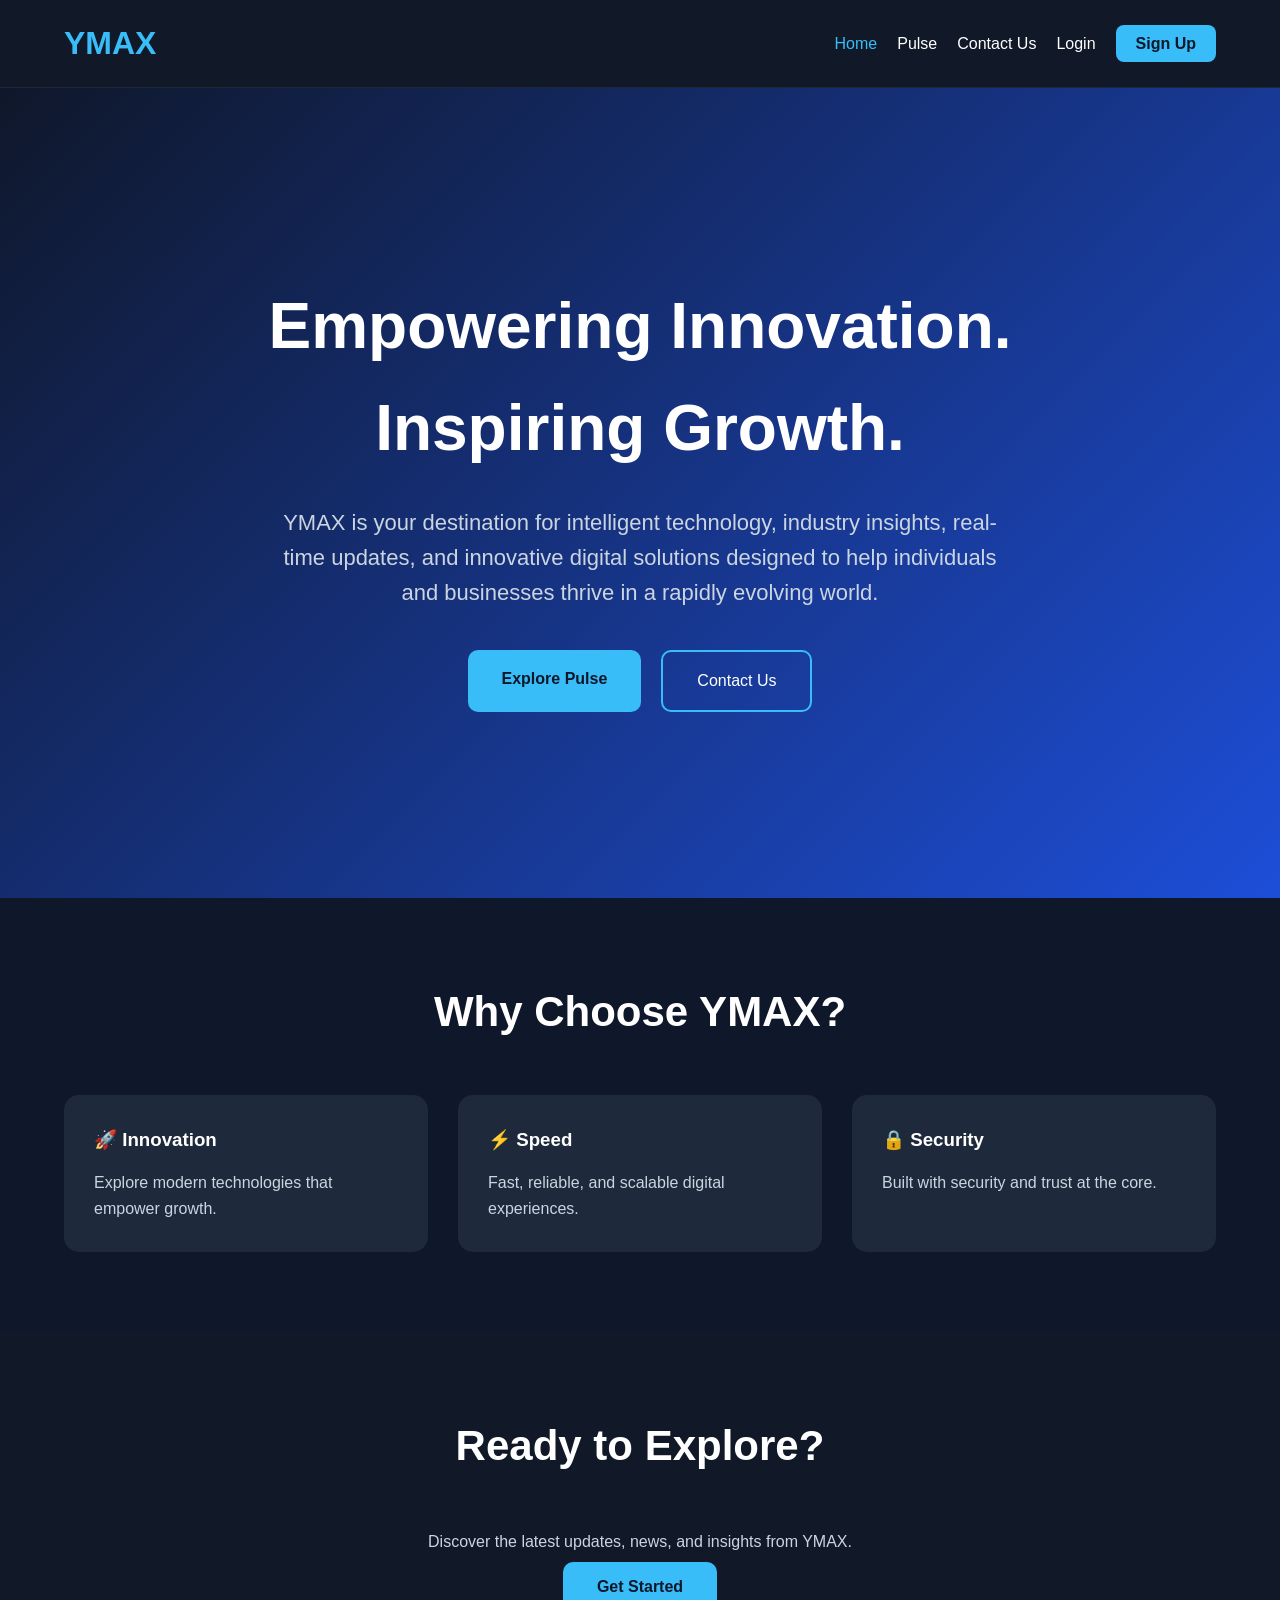
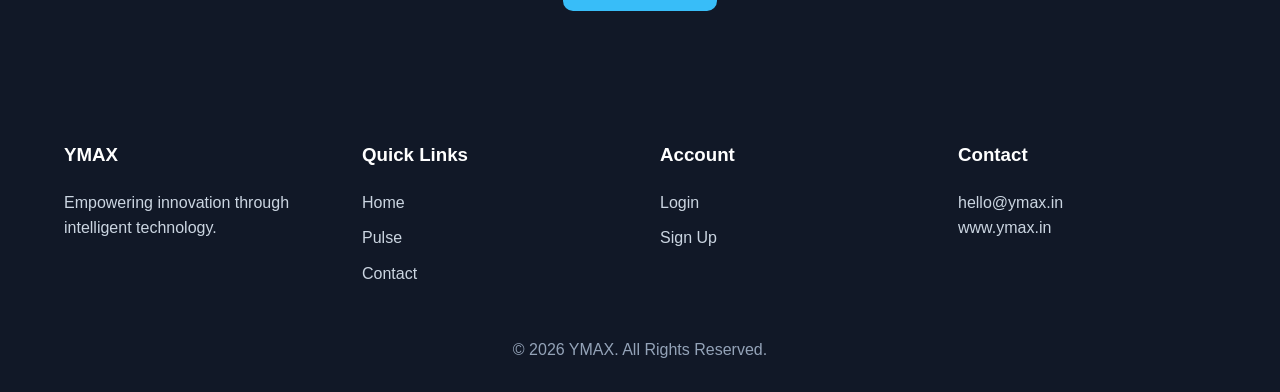
==== commit 71574809: "Update index.html" ====
--- a/css/style.css
+++ b/css/style.css
@@ -0,0 +1,494 @@
+
+/* =====================================
+   YMAX - Global Styles
+===================================== */
+
+*{
+    margin:0;
+    padding:0;
+    box-sizing:border-box;
+}
+
+html{
+    scroll-behavior:smooth;
+}
+
+body{
+
+    font-family:Arial, Helvetica, sans-serif;
+    background:#0f172a;
+    color:#ffffff;
+    line-height:1.6;
+
+}
+
+.container{
+
+    width:90%;
+    max-width:1200px;
+    margin:auto;
+
+}
+
+/* ==========================
+        Header
+========================== */
+
+header{
+
+    position:sticky;
+    top:0;
+    z-index:1000;
+
+    background:#111827;
+
+    border-bottom:1px solid #1f2937;
+
+}
+
+header .container{
+
+    display:flex;
+    justify-content:space-between;
+    align-items:center;
+
+    padding:18px 0;
+
+}
+
+.logo a{
+
+    color:#38bdf8;
+
+    text-decoration:none;
+
+    font-size:32px;
+
+    font-weight:bold;
+
+}
+
+/* ==========================
+       Navigation
+========================== */
+
+nav ul{
+
+    display:flex;
+
+    list-style:none;
+
+    align-items:center;
+
+    gap:20px;
+
+}
+
+nav a{
+
+    color:white;
+
+    text-decoration:none;
+
+    transition:.3s;
+
+    font-weight:500;
+
+}
+
+nav a:hover{
+
+    color:#38bdf8;
+
+}
+
+.active{
+
+    color:#38bdf8;
+
+}
+
+.signup-btn{
+
+    background:#38bdf8;
+
+    color:#0f172a !important;
+
+    padding:10px 20px;
+
+    border-radius:8px;
+
+    font-weight:bold;
+
+}
+
+.signup-btn:hover{
+
+    background:white;
+
+}
+
+/* ==========================
+        Hero
+========================== */
+
+.hero{
+
+    min-height:90vh;
+
+    display:flex;
+
+    align-items:center;
+
+    justify-content:center;
+
+    text-align:center;
+
+    background:
+
+    linear-gradient(135deg,#0f172a,#1d4ed8);
+
+}
+
+.hero h1{
+
+    font-size:64px;
+
+    margin-bottom:25px;
+
+}
+
+.hero p{
+
+    max-width:750px;
+
+    margin:auto;
+
+    font-size:22px;
+
+    color:#cbd5e1;
+
+    margin-bottom:40px;
+
+}
+
+.buttons{
+
+    display:flex;
+
+    justify-content:center;
+
+    gap:20px;
+
+    flex-wrap:wrap;
+
+}
+
+/* ==========================
+      Buttons
+========================== */
+
+.primary-btn{
+
+    background:#38bdf8;
+
+    color:#0f172a;
+
+    padding:16px 34px;
+
+    text-decoration:none;
+
+    border-radius:10px;
+
+    font-weight:bold;
+
+    transition:.3s;
+
+}
+
+.primary-btn:hover{
+
+    background:white;
+
+}
+
+.secondary-btn{
+
+    border:2px solid #38bdf8;
+
+    color:white;
+
+    padding:16px 34px;
+
+    text-decoration:none;
+
+    border-radius:10px;
+
+    transition:.3s;
+
+}
+
+.secondary-btn:hover{
+
+    background:#38bdf8;
+
+    color:#0f172a;
+
+}
+
+/* ==========================
+       Sections
+========================== */
+
+section{
+
+    padding:80px 0;
+
+}
+
+section h2{
+
+    text-align:center;
+
+    margin-bottom:50px;
+
+    font-size:42px;
+
+}
+
+/* ==========================
+      Cards
+========================== */
+
+.cards{
+
+    display:grid;
+
+    grid-template-columns:repeat(auto-fit,minmax(250px,1fr));
+
+    gap:30px;
+
+}
+
+.card{
+
+    background:#1e293b;
+
+    padding:30px;
+
+    border-radius:15px;
+
+    transition:.3s;
+
+}
+
+.card:hover{
+
+    transform:translateY(-8px);
+
+}
+
+.card h3{
+
+    margin-bottom:15px;
+
+}
+
+.card p{
+
+    color:#cbd5e1;
+
+}
+
+/* ==========================
+        CTA
+========================== */
+
+.cta{
+
+    text-align:center;
+
+    background:#111827;
+
+}
+
+.cta p{
+
+    margin:20px auto;
+
+    max-width:700px;
+
+    color:#cbd5e1;
+
+}
+
+/* ==========================
+      Contact Form
+========================== */
+
+form{
+
+    max-width:700px;
+
+    margin:auto;
+
+}
+
+input,
+textarea{
+
+    width:100%;
+
+    padding:15px;
+
+    margin-bottom:20px;
+
+    border:none;
+
+    border-radius:8px;
+
+    font-size:16px;
+
+}
+
+textarea{
+
+    resize:vertical;
+
+}
+
+button{
+
+    background:#38bdf8;
+
+    color:#0f172a;
+
+    border:none;
+
+    padding:15px 30px;
+
+    border-radius:8px;
+
+    font-weight:bold;
+
+    cursor:pointer;
+
+}
+
+button:hover{
+
+    background:white;
+
+}
+
+/* ==========================
+        Footer
+========================== */
+
+footer{
+
+    background:#111827;
+
+    padding:60px 0 30px;
+
+}
+
+.footer-grid{
+
+    display:grid;
+
+    grid-template-columns:repeat(auto-fit,minmax(220px,1fr));
+
+    gap:40px;
+
+}
+
+footer h3{
+
+    margin-bottom:20px;
+
+}
+
+footer ul{
+
+    list-style:none;
+
+}
+
+footer li{
+
+    margin-bottom:10px;
+
+}
+
+footer a{
+
+    color:#cbd5e1;
+
+    text-decoration:none;
+
+}
+
+footer a:hover{
+
+    color:#38bdf8;
+
+}
+
+footer p{
+
+    color:#cbd5e1;
+
+}
+
+.copyright{
+
+    margin-top:40px;
+
+    text-align:center;
+
+    color:#94a3b8;
+
+}
+
+/* ==========================
+      Mobile
+========================== */
+
+@media(max-width:768px){
+
+header .container{
+
+    flex-direction:column;
+
+}
+
+nav ul{
+
+    flex-wrap:wrap;
+
+    justify-content:center;
+
+    margin-top:20px;
+
+}
+
+.hero h1{
+
+    font-size:42px;
+
+}
+
+.hero p{
+
+    font-size:18px;
+
+}
+
+.buttons{
+
+    flex-direction:column;
+
+}
+
+}
